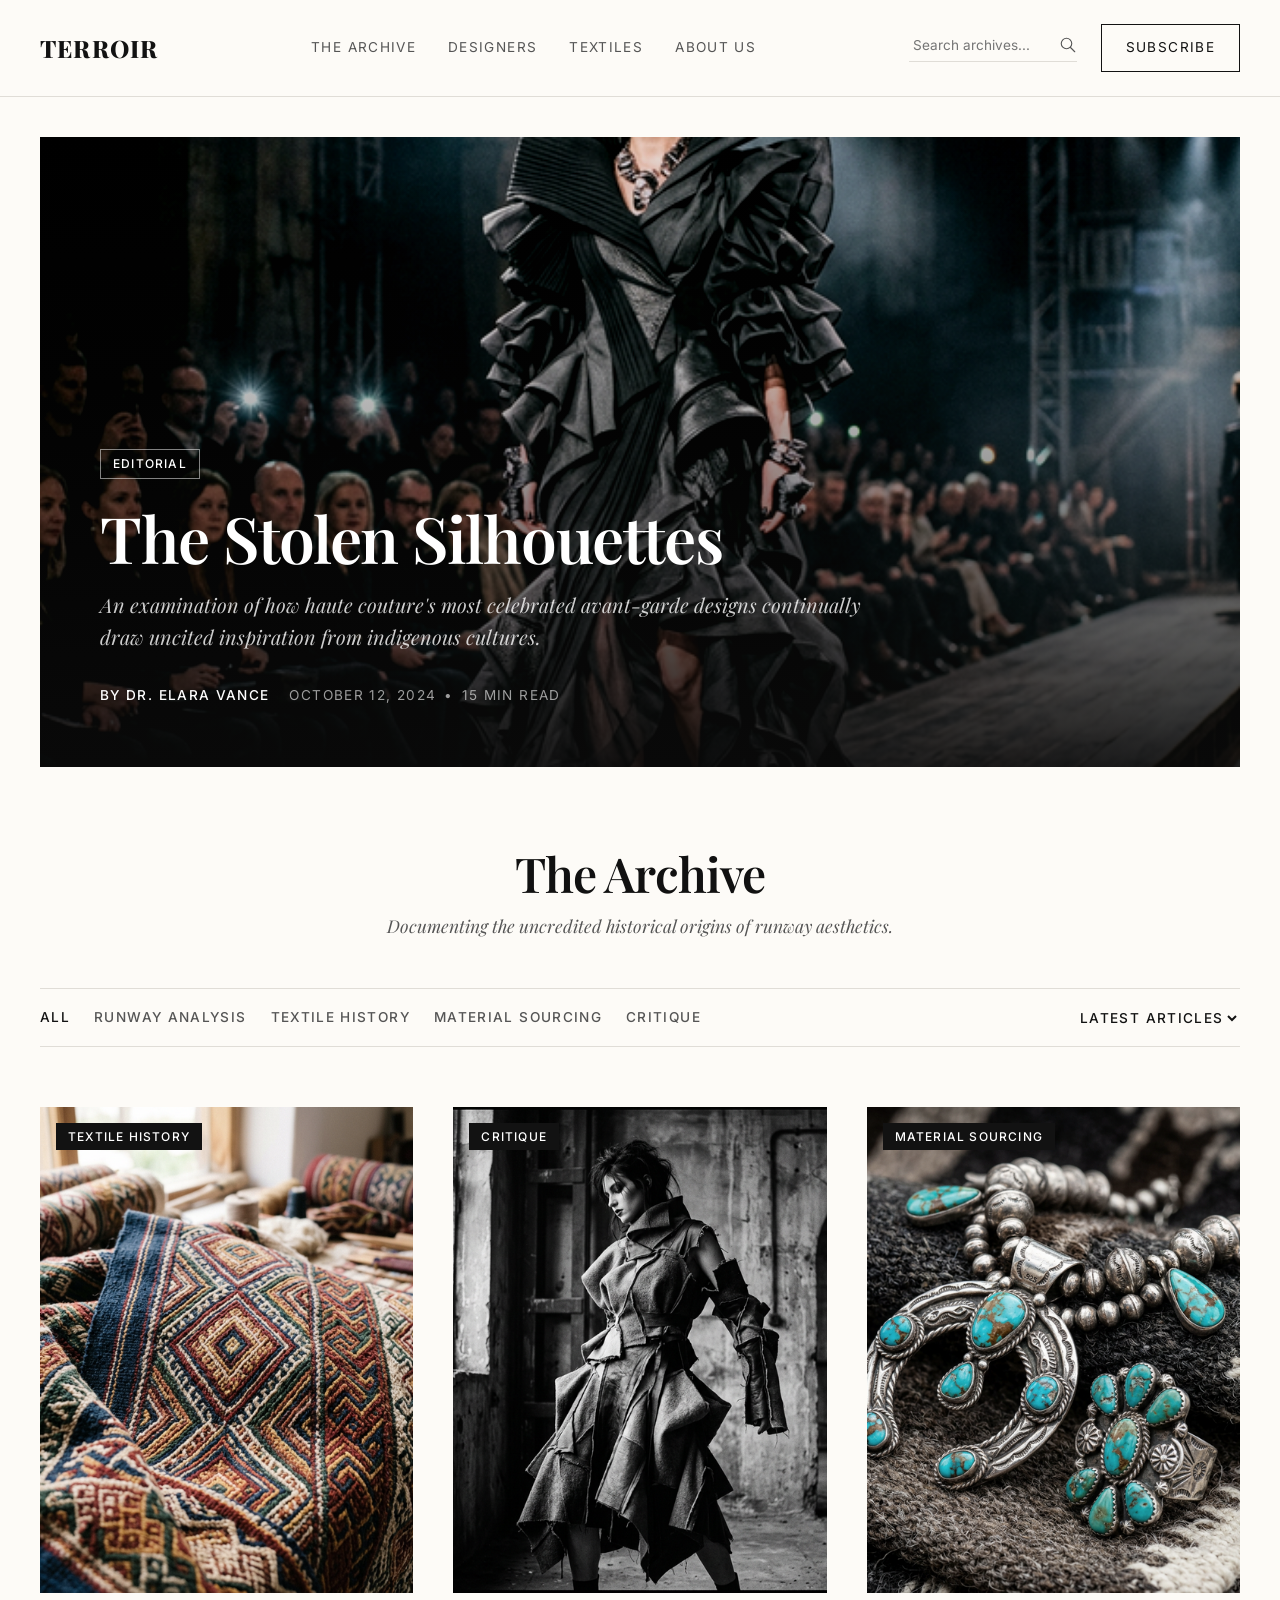
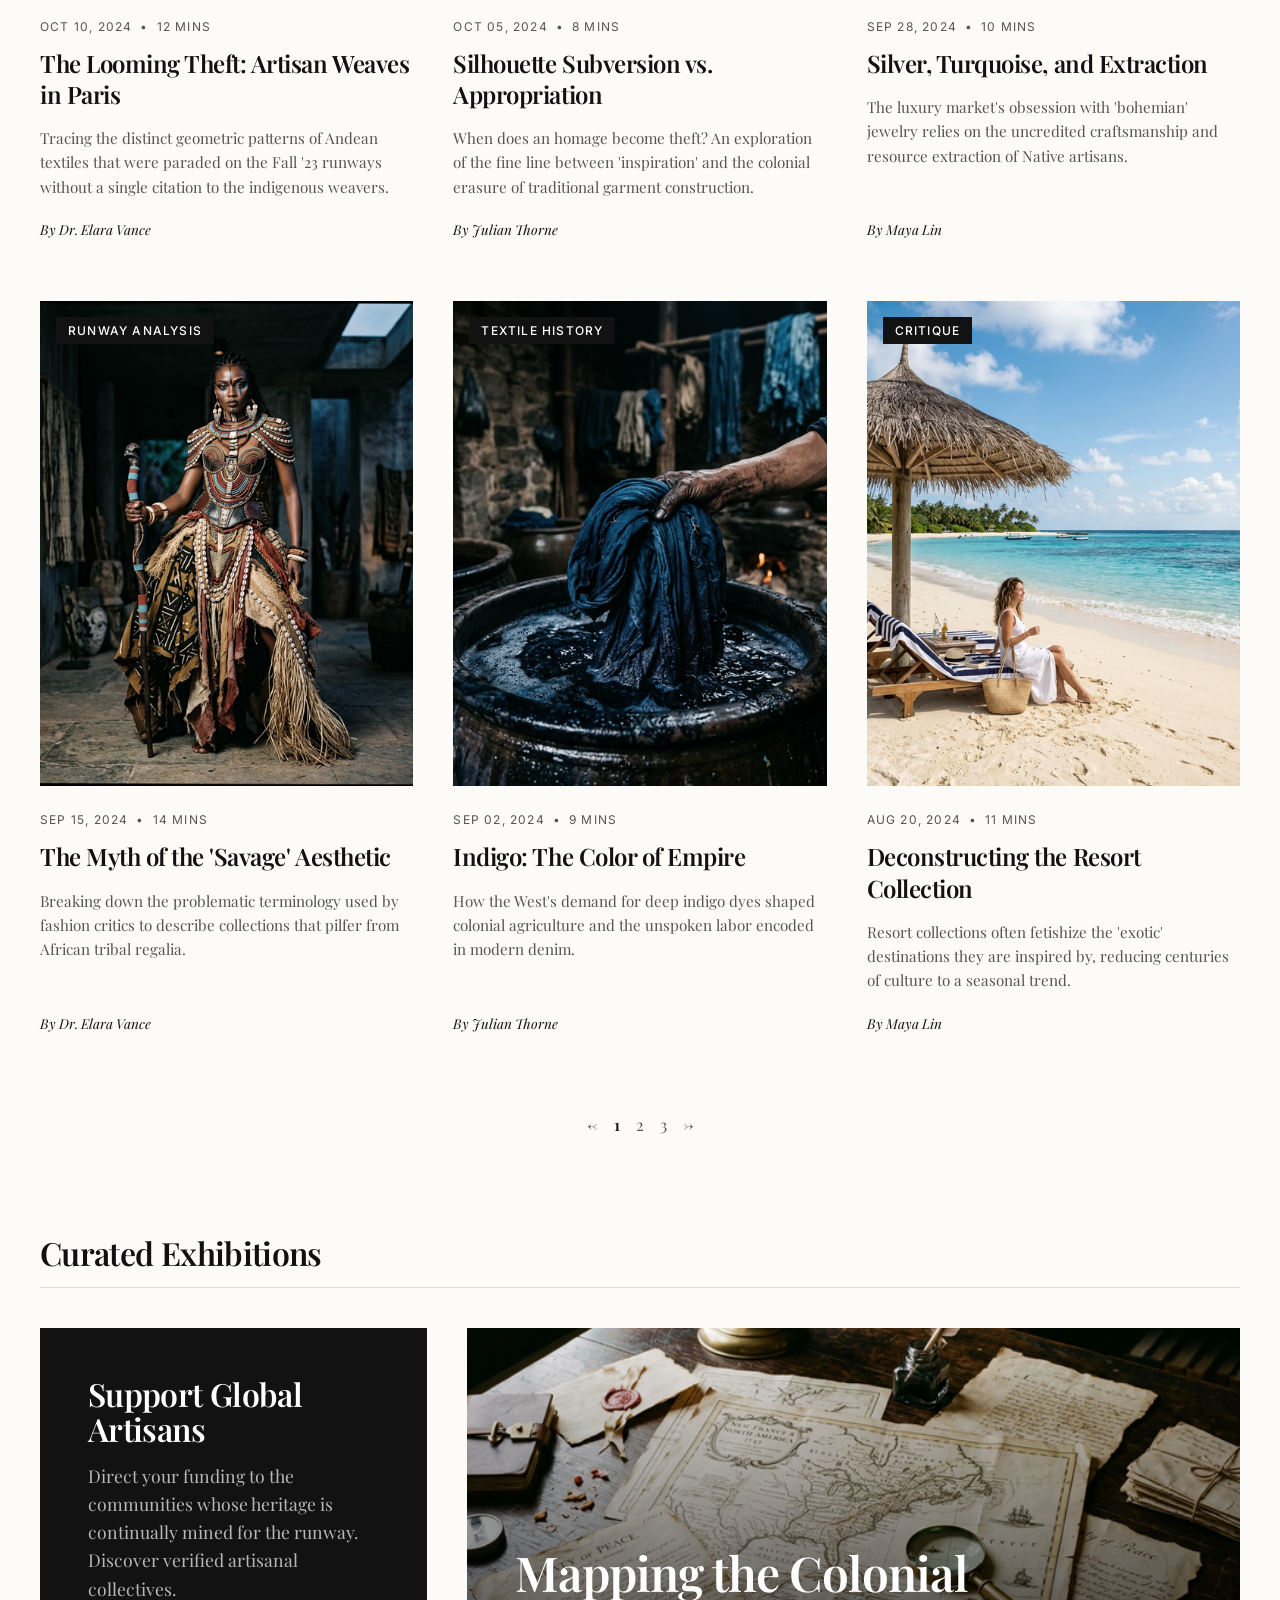
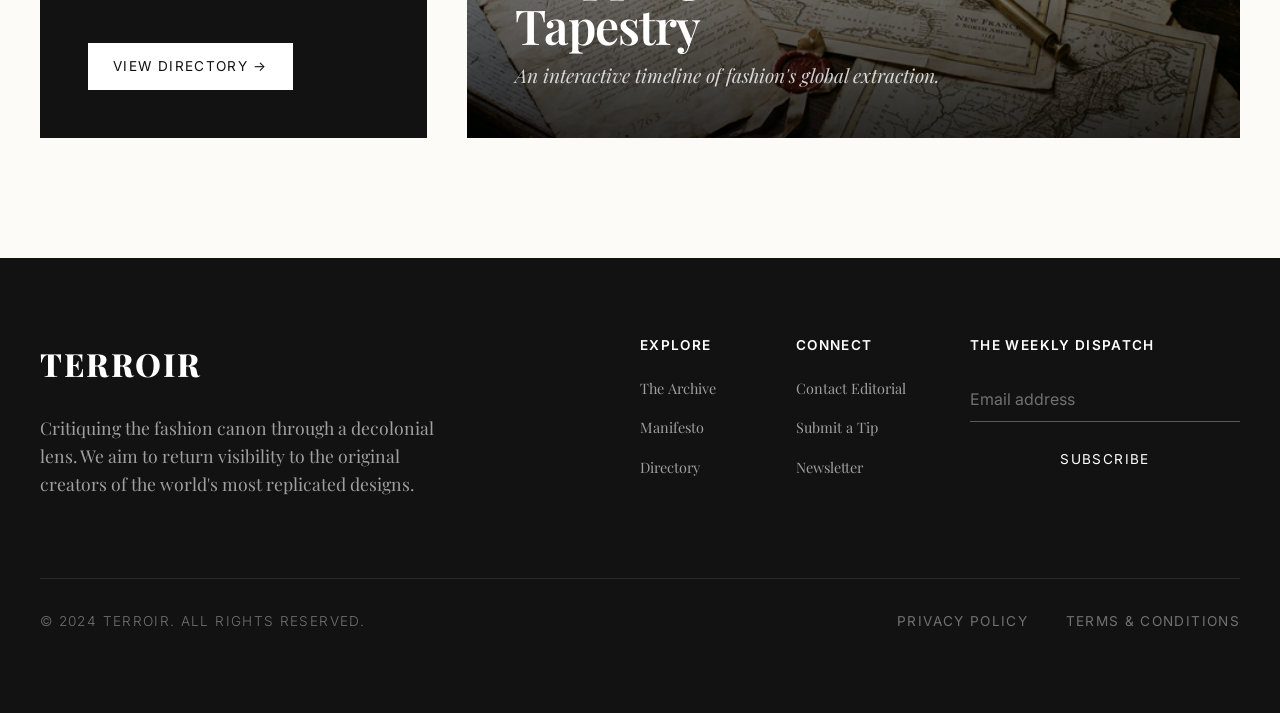
==== index.html @ 2deeffc9 "Initial commit of terroir blog" ====
<!DOCTYPE html>
<html lang="en">
<head>
  <meta charset="UTF-8">
  <meta name="viewport" content="width=device-width, initial-scale=1.0">
  <title>terroir | Couture Critique</title>
  <link rel="preconnect" href="https://fonts.googleapis.com">
  <link rel="preconnect" href="https://fonts.gstatic.com" crossorigin>
  <link href="https://fonts.googleapis.com/css2?family=Playfair+Display:ital,wght@0,400;0,600;0,800;1,400&family=Inter:wght@300;400;500;600&display=swap" rel="stylesheet">
  <link rel="stylesheet" href="styles.css">
</head>
<body>
  
  <!-- Navigation -->
  <header class="navbar">
    <div class="nav-container">
      <div class="logo">
        <span class="logo-text">terroir</span>
      </div>
      
      <nav class="nav-links" id="nav-links">
        <!-- Generated by JS -->
      </nav>

      <div class="nav-actions">
        <div class="search-bar">
          <input type="text" placeholder="Search archives...">
          <svg width="18" height="18" viewBox="0 0 24 24" fill="none" xmlns="http://www.w3.org/2000/svg"><path d="M21 21L15 15M17 10C17 13.866 13.866 17 10 17C6.13401 17 3 13.866 3 10C3 6.13401 6.13401 3 10 3C13.866 3 17 6.13401 17 10Z" stroke="currentColor" stroke-width="1.5" stroke-linecap="round" stroke-linejoin="round"/></svg>
        </div>
        <a href="#" class="btn btn-outline">Subscribe</a>
      </div>
    </div>
  </header>

  <main>
    <!-- Hero Section -->
    <section class="hero" id="hero-section">
      <div class="hero-image-wrapper">
        <img src="assets/runway_fashion_1773774252504.png" alt="Runway Fashion" class="hero-bg">
        <div class="hero-overlay"></div>
      </div>
      <div class="hero-content">
        <span class="badge border-badge">Editorial</span>
        <h1>The Stolen Silhouettes</h1>
        <p>An examination of how haute couture's most celebrated avant-garde designs continually draw uncited inspiration from indigenous cultures.</p>
        <div class="hero-meta">
          <div class="author">
            <span class="author-name">By Dr. Elara Vance</span>
          </div>
          <div class="meta-info">
            <span>October 12, 2024</span>
            <span class="dot">•</span>
            <span>15 min read</span>
          </div>
        </div>
      </div>
    </section>

    <!-- Blog Section -->
    <section class="blog-section">
      <div class="blog-header">
        <div class="blog-title">
          <h2>The Archive</h2>
          <p>Documenting the uncredited historical origins of runway aesthetics.</p>
        </div>
      </div>

      <div class="blog-controls">
        <div class="filter-tabs" id="filter-tabs">
          <!-- Filled by JS -->
        </div>
        <div class="sort-dropdown">
          <select id="sort-select">
            <option value="newest">Latest Articles</option>
            <option value="oldest">Archival</option>
          </select>
        </div>
      </div>

      <!-- Blog Grid -->
      <div class="blog-grid" id="blog-grid">
        <!-- Filled by JS -->
      </div>

      <!-- Pagination -->
      <div class="pagination">
        <button class="page-btn nav-btn">&larr;</button>
        <button class="page-btn active">1</button>
        <button class="page-btn">2</button>
        <button class="page-btn">3</button>
        <button class="page-btn nav-btn">&rarr;</button>
      </div>
    </section>

    <!-- Promo Section -->
    <section class="promo-section">
      <div class="promo-header">
        <h2>Curated Exhibitions</h2>
      </div>
      <div class="promo-grid">
        <div class="promo-card dark-card">
          <div class="promo-content">
            <h3>Support Global Artisans</h3>
            <p>Direct your funding to the communities whose heritage is continually mined for the runway. Discover verified artisanal collectives.</p>
            <a href="#" class="btn btn-white">View Directory &rarr;</a>
          </div>
        </div>

        <div class="promo-card large-image-card">
          <img src="assets/colonial_archives_1773774297520.png" alt="Colonial Archives">
          <div class="promo-overlay gradient-overlay"></div>
          <div class="bottom-content">
            <h2>Mapping the Colonial Tapestry</h2>
            <p>An interactive timeline of fashion's global extraction.</p>
          </div>
        </div>
      </div>
    </section>
  </main>

  <!-- Footer -->
  <footer class="footer">
    <div class="footer-content">
      <div class="footer-brand">
        <div class="logo">
          <span class="logo-text">terroir</span>
        </div>
        <p>Critiquing the fashion canon through a decolonial lens. We aim to return visibility to the original creators of the world's most replicated designs.</p>
      </div>
      
      <div class="footer-links">
        <div class="link-group">
          <h4>Explore</h4>
          <a href="#">The Archive</a>
          <a href="#">Manifesto</a>
          <a href="#">Directory</a>
        </div>
        <div class="link-group">
          <h4>Connect</h4>
          <a href="#">Contact Editorial</a>
          <a href="#">Submit a Tip</a>
          <a href="#">Newsletter</a>
        </div>
      </div>

      <div class="footer-newsletter">
        <h4>The Weekly Dispatch</h4>
        <div class="newsletter-form">
          <input type="email" placeholder="Email address">
          <button class="btn btn-primary">Subscribe</button>
        </div>
      </div>
    </div>
    
    <div class="footer-bottom">
      <p>&copy; 2024 terroir. All rights reserved.</p>
      <div class="legal-links">
        <a href="#">Privacy Policy</a>
        <a href="#">Terms & Conditions</a>
      </div>
    </div>
  </footer>

  <script src="data.js?v=2"></script>
  <script src="script.js?v=2"></script>
</body>
</html>
---- styles.css ----
/* Base Reset and Variables */
:root {
  --primary: #121212;
  --secondary: #4a4a4a;
  --background: #fdfbf7; /* Slight off-white, paper-like */
  --surface: #ffffff;
  --text-main: #111111;
  --text-light: #555555;
  --border: #e0ddd7;
  --accent: #8b1e1e; /* Deep oxblood red */
  
  --radius-sm: 0px; /* Sharp edges for editorial look */
  --radius-md: 0px;
  --radius-lg: 0px;
  
  --transition: all 0.4s cubic-bezier(0.25, 0.46, 0.45, 0.94);

  /* Fonts */
  --font-serif: 'Playfair Display', serif;
  --font-sans: 'Inter', sans-serif;
}

* {
  margin: 0;
  padding: 0;
  box-sizing: border-box;
}

body {
  font-family: var(--font-sans);
  background-color: var(--background);
  color: var(--text-main);
  line-height: 1.6;
  -webkit-font-smoothing: antialiased;
}

a {
  text-decoration: none;
  color: inherit;
  transition: var(--transition);
}

img {
  max-width: 100%;
  display: block;
  object-fit: cover;
}

button {
  cursor: pointer;
  border: none;
  background: none;
  font-family: inherit;
}

/* Typography elements */
h1, h2, h3, h4, h5, h6 {
  font-family: var(--font-serif);
  font-weight: 600;
  color: var(--text-main);
  line-height: 1.1;
  letter-spacing: -0.02em;
}

p {
  font-weight: 300;
}

/* Badges */
.badge {
  display: inline-block;
  padding: 4px 12px;
  font-size: 0.75rem;
  font-weight: 500;
  text-transform: uppercase;
  letter-spacing: 0.1em;
  font-family: var(--font-sans);
}

.border-badge {
  border: 1px solid rgba(255, 255, 255, 0.5);
  color: #FFF;
}

.dark-badge {
  background: var(--primary);
  color: #FFF;
}

/* Buttons */
.btn {
  display: inline-flex;
  align-items: center;
  justify-content: center;
  padding: 12px 24px;
  font-weight: 400;
  font-size: 0.85rem;
  text-transform: uppercase;
  letter-spacing: 0.1em;
  transition: var(--transition);
  font-family: var(--font-sans);
}

.btn-primary {
  background: var(--primary);
  color: #FFF;
  border: 1px solid var(--primary);
}
.btn-primary:hover {
  background: transparent;
  color: var(--primary);
}

.btn-outline {
  background: transparent;
  color: var(--primary);
  border: 1px solid var(--primary);
}
.btn-outline:hover {
  background: var(--primary);
  color: #FFF;
}

.btn-white {
  background: #FFF;
  color: var(--primary);
  border: 1px solid #FFF;
}
.btn-white:hover {
  background: transparent;
  color: #FFF;
}

/* Navbar */
.navbar {
  position: sticky;
  top: 0;
  width: 100%;
  z-index: 100;
  padding: 24px 0;
  background: var(--background);
  border-bottom: 1px solid var(--border);
}

.nav-container {
  max-width: 1440px;
  margin: 0 auto;
  padding: 0 40px;
  display: flex;
  align-items: center;
  justify-content: space-between;
}

.logo-text {
  font-family: var(--font-serif);
  font-size: 1.5rem;
  font-weight: 800;
  letter-spacing: 0.05em;
  text-transform: uppercase;
  color: var(--primary);
}

.nav-links {
  display: flex;
  gap: 32px;
}

.nav-links a {
  color: var(--text-light);
  font-size: 0.85rem;
  font-weight: 400;
  text-transform: uppercase;
  letter-spacing: 0.1em;
}

.nav-links a:hover, .nav-links a.active {
  color: var(--primary);
}

.nav-actions {
  display: flex;
  align-items: center;
  gap: 24px;
}

.search-bar {
  display: flex;
  align-items: center;
  border-bottom: 1px solid var(--border);
  padding-bottom: 4px;
}

.search-bar input {
  background: none;
  border: none;
  padding: 4px;
  color: var(--primary);
  font-family: inherit;
  font-size: 0.85rem;
  outline: none;
  width: 150px;
  transition: var(--transition);
}

.search-bar input:focus {
  width: 200px;
  border-color: var(--primary);
}

.search-bar svg {
  color: var(--text-light);
}

/* Main Layout */
main {
  max-width: 1440px;
  margin: 0 auto;
  padding: 40px;
}

/* Hero Section */
.hero {
  position: relative;
  min-height: 70vh;
  display: flex;
  align-items: flex-end;
  padding: 60px;
  margin-bottom: 80px;
}

.hero-image-wrapper {
  position: absolute;
  top: 0;
  left: 0;
  width: 100%;
  height: 100%;
}

.hero-bg {
  width: 100%;
  height: 100%;
  object-fit: cover;
  filter: contrast(1.1) brightness(0.9);
}

.hero-overlay {
  position: absolute;
  top: 0;
  left: 0;
  width: 100%;
  height: 100%;
  background: linear-gradient(to top, rgba(10,10,10,0.9) 0%, rgba(10,10,10,0.2) 60%, transparent 100%);
}

.hero-content {
  position: relative;
  z-index: 10;
  color: #FFF;
  max-width: 800px;
}

.hero-content h1 {
  font-size: 4rem;
  margin: 24px 0 16px;
  color: #FFF;
}

.hero-content p {
  color: rgba(255, 255, 255, 0.8);
  font-size: 1.25rem;
  margin-bottom: 32px;
  font-family: var(--font-serif);
  font-style: italic;
}

.hero-meta {
  display: flex;
  align-items: center;
  gap: 20px;
  font-family: var(--font-sans);
  font-size: 0.85rem;
  text-transform: uppercase;
  letter-spacing: 0.1em;
}

.author-name {
  font-weight: 500;
}

.meta-info {
  display: flex;
  align-items: center;
  gap: 8px;
  color: rgba(255, 255, 255, 0.6);
}

/* Blog Section */
.blog-section {
  margin-bottom: 100px;
}

.blog-header {
  margin-bottom: 48px;
  text-align: center;
}

.blog-title h2 {
  font-size: 3rem;
  margin-bottom: 12px;
}

.blog-title p {
  color: var(--text-light);
  font-size: 1.1rem;
  font-family: var(--font-serif);
  font-style: italic;
}

.blog-controls {
  display: flex;
  justify-content: space-between;
  align-items: center;
  margin-bottom: 60px;
  border-top: 1px solid var(--border);
  border-bottom: 1px solid var(--border);
  padding: 16px 0;
}

.filter-tabs {
  display: flex;
  gap: 24px;
}

.filter-tab {
  font-size: 0.85rem;
  font-weight: 500;
  color: var(--text-light);
  text-transform: uppercase;
  letter-spacing: 0.1em;
  transition: var(--transition);
}

.filter-tab:hover, .filter-tab.active {
  color: var(--primary);
}

.sort-dropdown select {
  border: none;
  background: none;
  font-size: 0.85rem;
  font-weight: 500;
  text-transform: uppercase;
  letter-spacing: 0.1em;
  color: var(--primary);
  cursor: pointer;
  outline: none;
  font-family: inherit;
}

/* Blog Grid */
.blog-grid {
  display: grid;
  grid-template-columns: repeat(auto-fill, minmax(350px, 1fr));
  gap: 60px 40px;
}

.blog-card {
  display: flex;
  flex-direction: column;
  transition: var(--transition);
}

.card-img-wrapper {
  position: relative;
  overflow: hidden;
  padding-top: 130%; /* Taller, editorial portrait ratio */
  margin-bottom: 24px;
}

.card-img-wrapper img {
  position: absolute;
  top: 0;
  left: 0;
  width: 100%;
  height: 100%;
  object-fit: cover;
  transition: transform 0.8s ease;
  filter: grayscale(20%);
}

.blog-card:hover .card-img-wrapper img {
  transform: scale(1.03);
  filter: grayscale(0%);
}

.card-badge {
  position: absolute;
  top: 16px;
  left: 16px;
  z-index: 2;
}

.card-meta {
  font-size: 0.75rem;
  color: var(--text-light);
  margin-bottom: 12px;
  display: flex;
  gap: 8px;
  align-items: center;
  text-transform: uppercase;
  letter-spacing: 0.1em;
}

.card-title {
  font-size: 1.5rem;
  margin-bottom: 16px;
  line-height: 1.3;
}

.card-title a {
  background-image: linear-gradient(var(--primary), var(--primary));
  background-size: 0% 1px;
  background-repeat: no-repeat;
  background-position: left bottom;
  padding-bottom: 2px;
  transition: background-size 0.4s ease;
}

.blog-card:hover .card-title a {
  background-size: 100% 1px;
}

.card-excerpt {
  font-size: 0.95rem;
  color: var(--text-light);
  margin-bottom: 20px;
  flex-grow: 1;
  font-family: var(--font-serif);
}

.card-author {
  font-size: 0.85rem;
  font-style: italic;
  font-family: var(--font-serif);
  color: var(--text-main);
}

/* Pagination */
.pagination {
  display: flex;
  justify-content: center;
  align-items: center;
  gap: 16px;
  margin-top: 80px;
}

.page-btn {
  font-size: 1rem;
  font-family: var(--font-serif);
  color: var(--text-light);
  transition: var(--transition);
}

.page-btn:hover, .page-btn.active {
  color: var(--primary);
  font-weight: 600;
}

/* Promo Section */
.promo-section {
  margin-bottom: 80px;
}

.promo-header {
  border-bottom: 1px solid var(--border);
  padding-bottom: 16px;
  margin-bottom: 40px;
}

.promo-header h2 {
  font-size: 2rem;
}

.promo-grid {
  display: grid;
  grid-template-columns: 1fr 2fr;
  gap: 40px;
  min-height: 400px;
}

.promo-card {
  position: relative;
  display: flex;
  flex-direction: column;
  justify-content: center;
  padding: 48px;
  overflow: hidden;
}

.dark-card {
  background: var(--primary);
  color: #FFF;
}

.dark-card h3 {
  font-size: 2rem;
  color: #FFF;
  margin-bottom: 16px;
}

.dark-card p {
  color: rgba(255, 255, 255, 0.7);
  margin-bottom: 40px;
  font-family: var(--font-serif);
  font-size: 1.1rem;
}

.image-card img, .large-image-card img {
  position: absolute;
  top: 0;
  left: 0;
  width: 100%;
  height: 100%;
  object-fit: cover;
}

.promo-overlay {
  position: absolute;
  top: 0;
  left: 0;
  width: 100%;
  height: 100%;
}

.gradient-overlay {
  background: linear-gradient(to top, rgba(0,0,0,0.8), transparent);
}

.bottom-content {
  position: relative;
  z-index: 10;
  margin-top: auto;
  color: #FFF;
}

.bottom-content h2 {
  font-size: 3rem;
  color: #FFF;
  max-width: 80%;
  margin-bottom: 8px;
}

.bottom-content p {
  font-family: var(--font-serif);
  font-style: italic;
  font-size: 1.2rem;
  color: rgba(255,255,255,0.8);
}

/* Footer */
.footer {
  background: var(--primary);
  color: #FFF;
  padding: 80px 40px;
}

.footer-content {
  display: grid;
  grid-template-columns: 2fr 1fr 1fr;
  gap: 60px;
  max-width: 1440px;
  margin: 0 auto 80px;
}

.footer-brand .logo-text {
  color: #FFF;
  font-size: 2rem;
}

.footer-brand p {
  color: rgba(255, 255, 255, 0.6);
  max-width: 400px;
  margin-top: 24px;
  font-family: var(--font-serif);
  font-size: 1.1rem;
}

.footer-links {
  display: flex;
  gap: 80px;
}

.link-group h4 {
  color: #FFF;
  margin-bottom: 24px;
  font-size: 0.85rem;
  font-family: var(--font-sans);
  text-transform: uppercase;
  letter-spacing: 0.1em;
}

.link-group a {
  display: block;
  color: rgba(255, 255, 255, 0.6);
  margin-bottom: 16px;
  font-size: 0.9rem;
  font-family: var(--font-serif);
}

.link-group a:hover {
  color: #FFF;
}

.footer-newsletter h4 {
  color: #FFF;
  margin-bottom: 24px;
  font-size: 0.85rem;
  font-family: var(--font-sans);
  text-transform: uppercase;
  letter-spacing: 0.1em;
}

.newsletter-form {
  display: flex;
  flex-direction: column;
  gap: 16px;
}

.newsletter-form input {
  background: transparent;
  border: none;
  border-bottom: 1px solid rgba(255,255,255,0.3);
  color: #FFF;
  padding: 12px 0;
  outline: none;
  font-family: inherit;
  font-size: 1rem;
  transition: var(--transition);
}

.newsletter-form input:focus {
  border-bottom-color: #FFF;
}

.newsletter-form input::placeholder {
  color: rgba(255, 255, 255, 0.4);
}

.footer-bottom {
  max-width: 1440px;
  margin: 0 auto;
  display: flex;
  justify-content: space-between;
  align-items: center;
  padding-top: 32px;
  border-top: 1px solid rgba(255, 255, 255, 0.1);
  color: rgba(255, 255, 255, 0.4);
  font-size: 0.85rem;
  font-family: var(--font-sans);
  text-transform: uppercase;
  letter-spacing: 0.1em;
}

.legal-links a {
  margin-left: 32px;
}
.legal-links a:hover {
  color: #FFF;
}

/* Responsive */
@media (max-width: 1024px) {
  .promo-grid {
    grid-template-columns: 1fr;
  }
  .blog-grid {
    grid-template-columns: repeat(auto-fill, minmax(300px, 1fr));
  }
}

@media (max-width: 768px) {
  .nav-links, .nav-actions .btn {
    display: none;
  }
  .footer-content {
    grid-template-columns: 1fr;
    gap: 40px;
  }
  .hero-content h1 {
    font-size: 2.5rem;
  }
  .hero {
    min-height: 50vh;
    margin-bottom: 40px;
  }
  main {
    padding: 20px;
  }
}
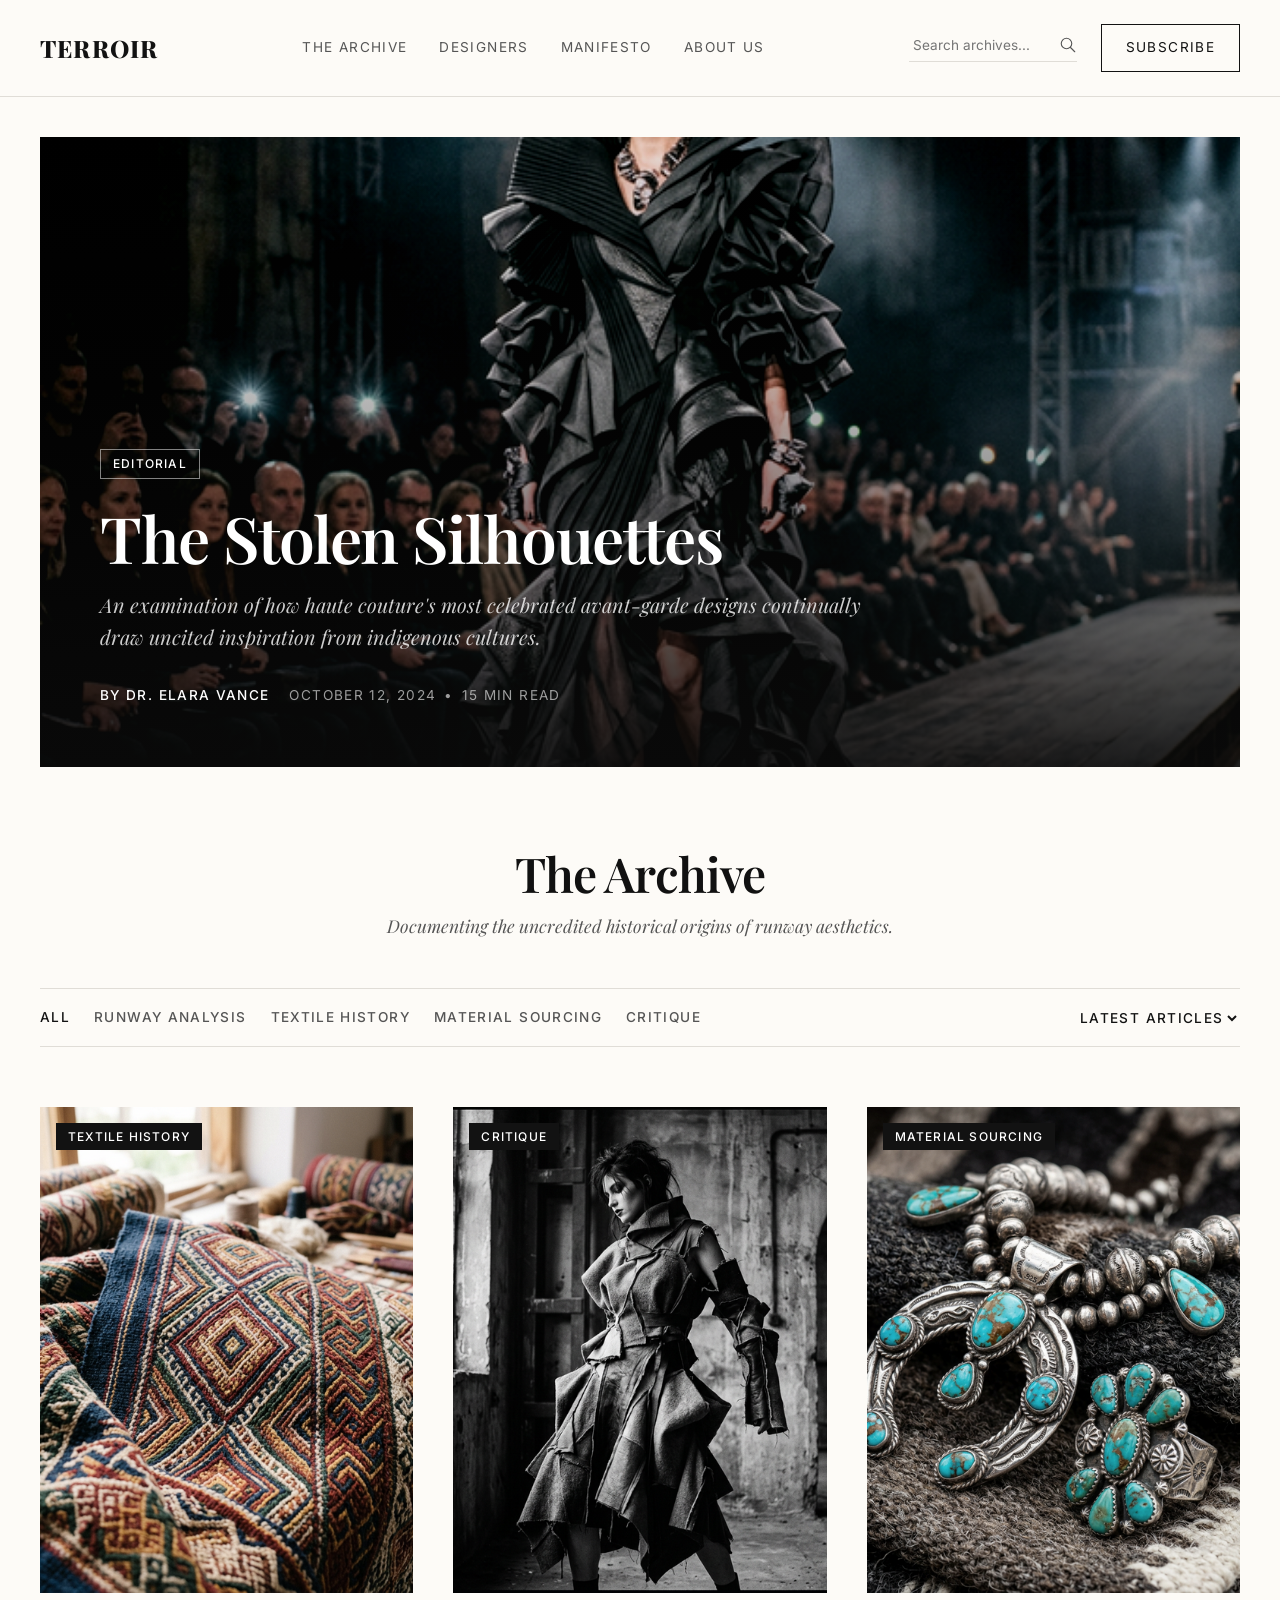
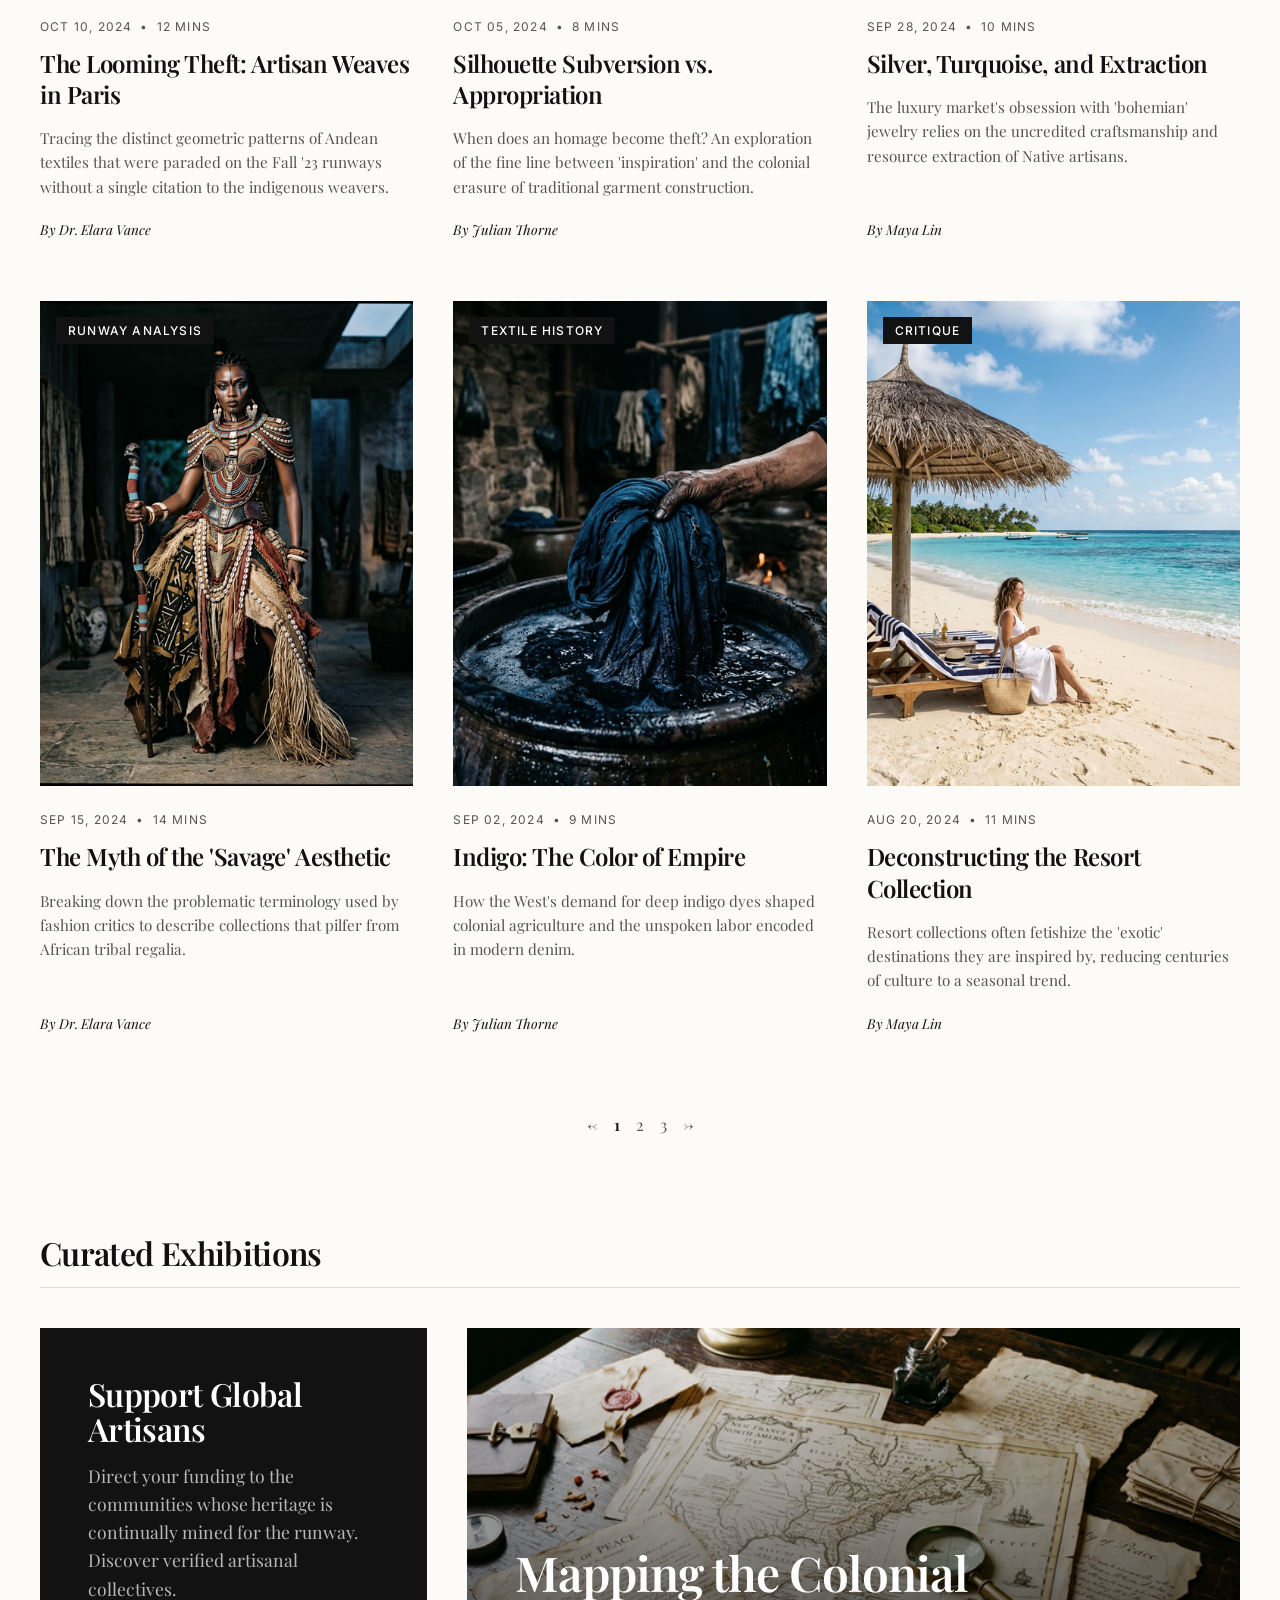
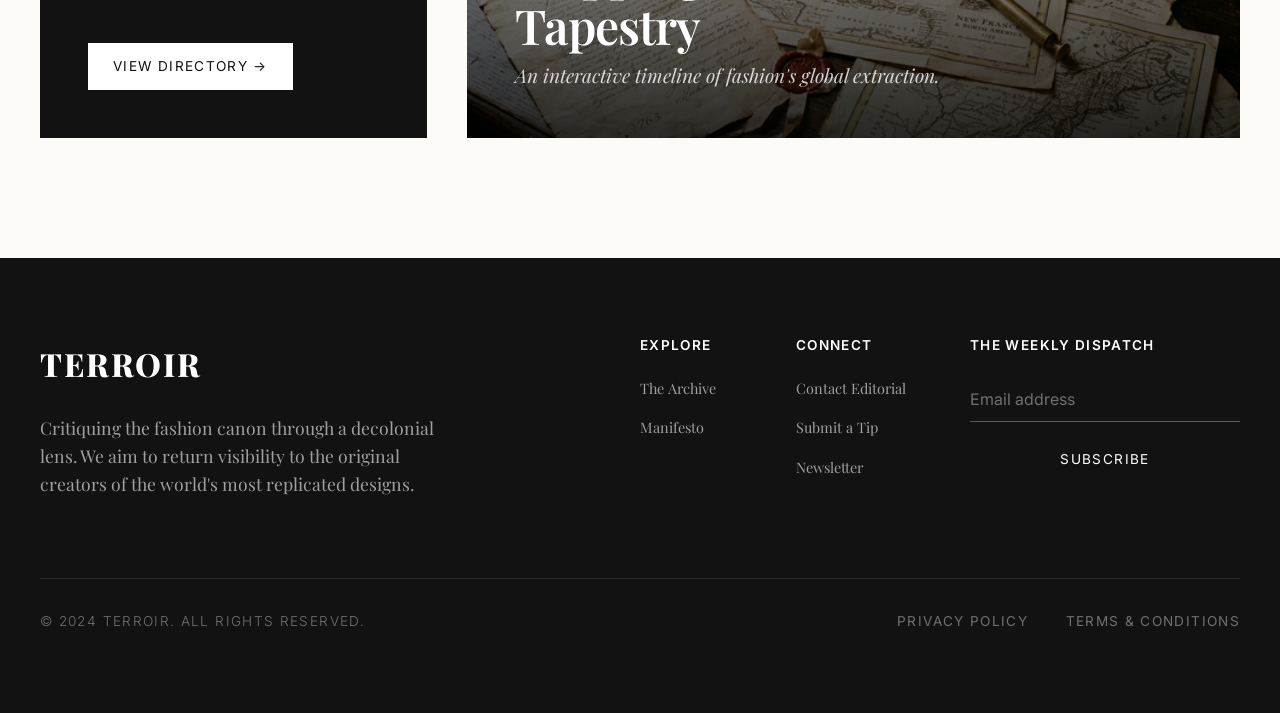
==== commit a288923f: "Added multi-page architecture, newsletter logic, and new content" ====
--- a/index.html
+++ b/index.html
@@ -19,7 +19,10 @@
       </div>
       
       <nav class="nav-links" id="nav-links">
-        <!-- Generated by JS -->
+        <a href="archive.html">The Archive</a>
+        <a href="designers.html">Designers</a>
+        <a href="manifesto.html">Manifesto</a>
+        <a href="about.html">About Us</a>
       </nav>
 
       <div class="nav-actions">
@@ -131,9 +134,8 @@
       <div class="footer-links">
         <div class="link-group">
           <h4>Explore</h4>
-          <a href="#">The Archive</a>
-          <a href="#">Manifesto</a>
-          <a href="#">Directory</a>
+          <a href="archive.html">The Archive</a>
+          <a href="manifesto.html">Manifesto</a>
         </div>
         <div class="link-group">
           <h4>Connect</h4>
@@ -146,8 +148,8 @@
       <div class="footer-newsletter">
         <h4>The Weekly Dispatch</h4>
         <div class="newsletter-form">
-          <input type="email" placeholder="Email address">
-          <button class="btn btn-primary">Subscribe</button>
+          <input type="email" id="newsletter-email" placeholder="Email address" required>
+          <button type="submit" id="newsletter-submit" class="btn btn-primary">Subscribe</button>
         </div>
       </div>
     </div>
